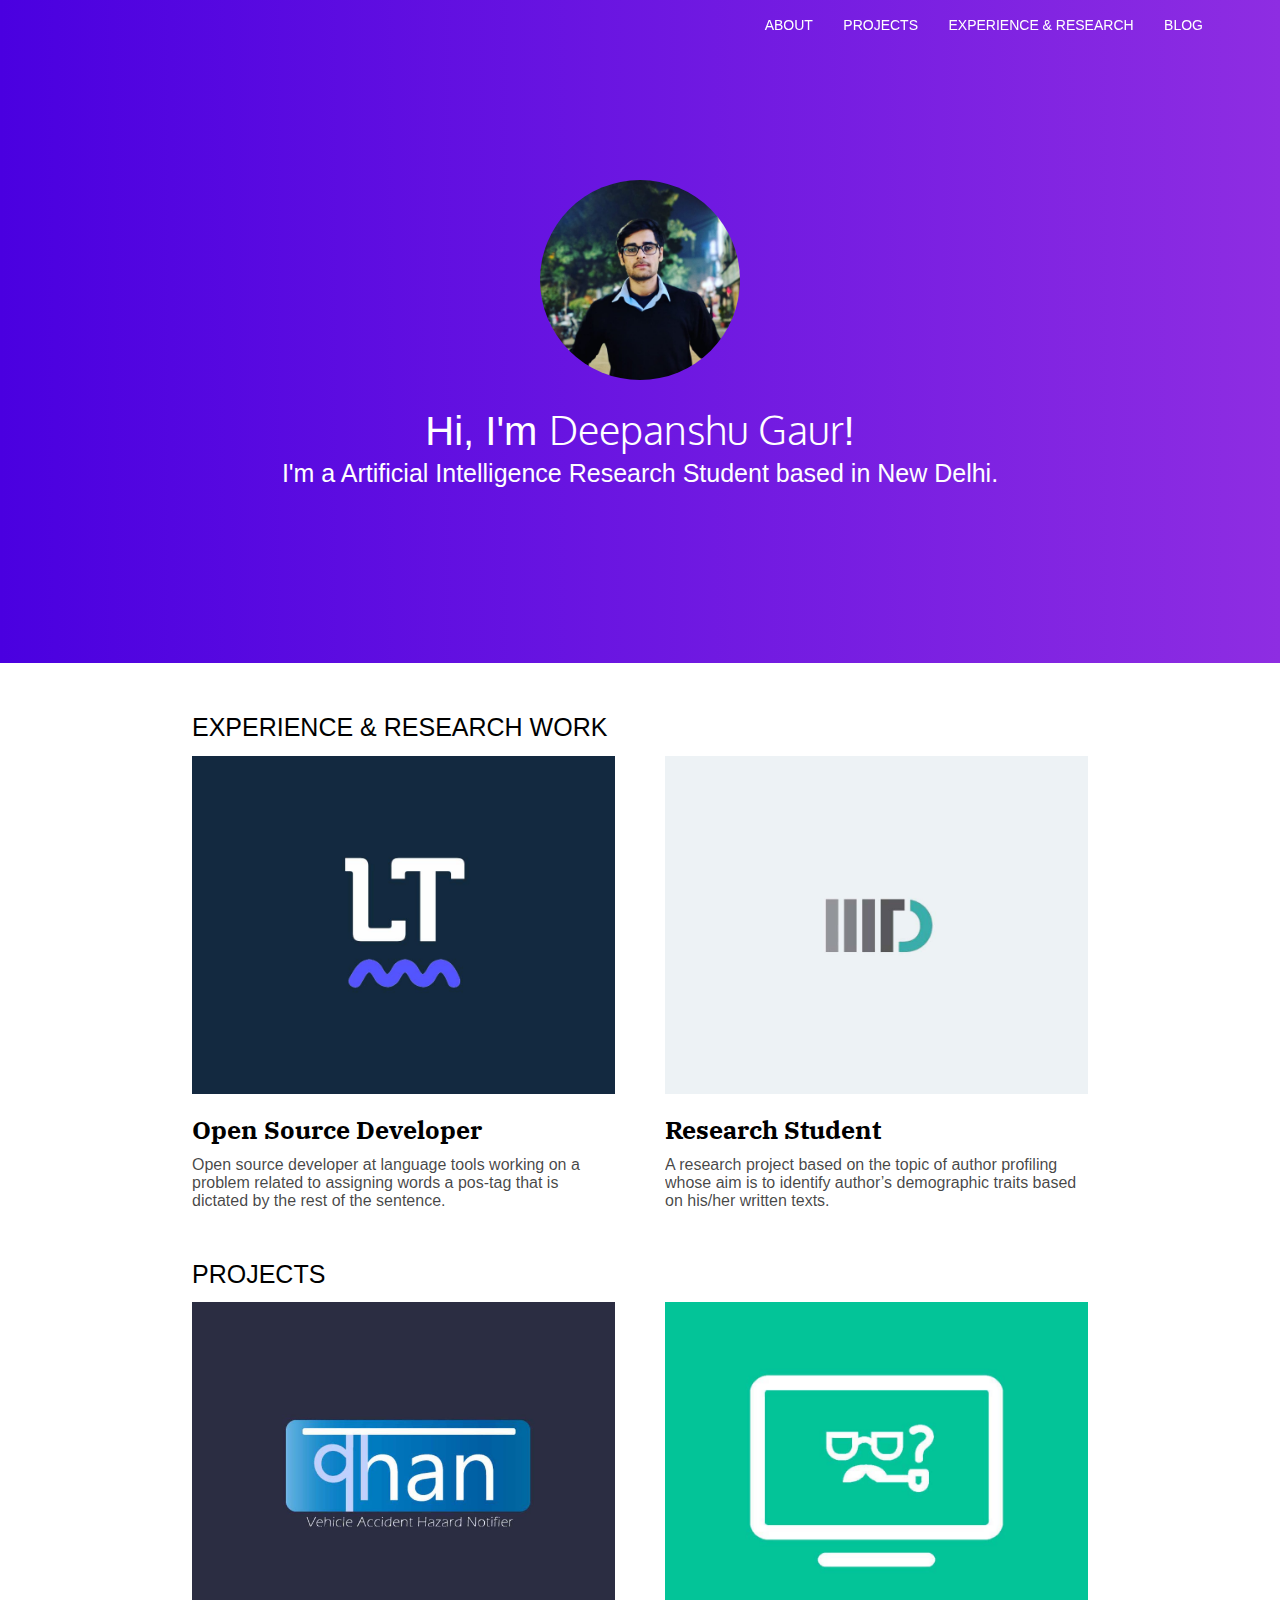
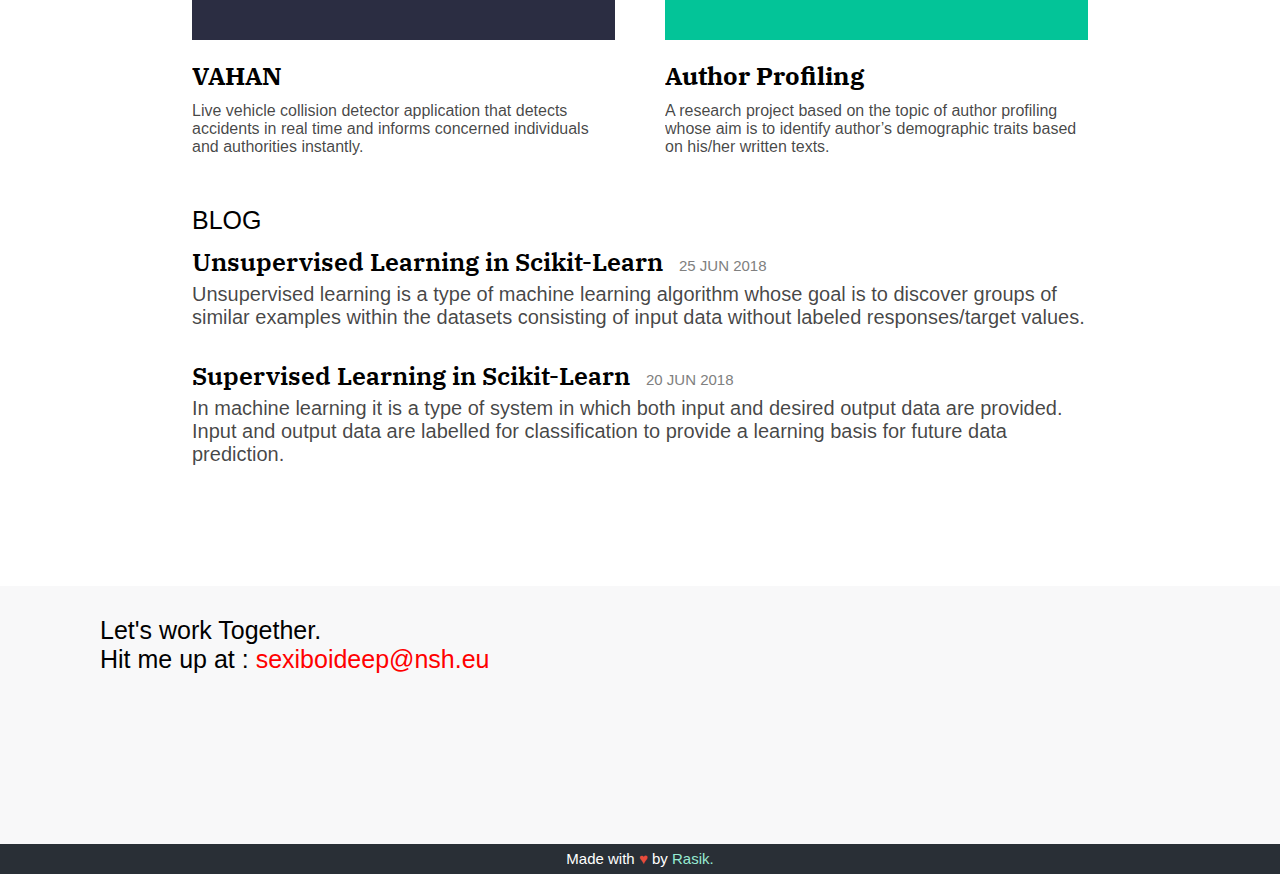
==== index.html @ 602484c3 "css updated & imgs changed" ====
<!DOCTYPE html>
<html lang="en" dir="ltr">
   <head>
      <meta charset="utf-8">
      <meta name="viewport" content="width=device-width, initial-scale=1">
      <link rel="shortcut icon" href="./imgs/favicon.png">
      <title>Deepanshu Gaur </title>
      <link rel="stylesheet" href="./css/index.css">
      <link rel="stylesheet" href="https://use.fontawesome.com/releases/v5.2.0/css/all.css" integrity="sha384-hWVjflwFxL6sNzntih27bfxkr27PmbbK/iSvJ+a4+0owXq79v+lsFkW54bOGbiDQ" crossorigin="anonymous">
      <style>
         .xp_one{
            background: url('./imgs/exp&research/lt_A2.jpg');

            background-size: contain;
            background-position: center;
            background-repeat: no-repeat;
         }
         .xp_two{
            background: url('./imgs/exp&research/iiitd2.jpg');

            background-size: contain;
            background-position: center;
            background-repeat: no-repeat;
         }
         .project_two{
            background: url('./imgs/projects/con3.jpg');
            background-size: contain;
            background-position: center;
            background-repeat: no-repeat;
         }
         .project_one{
            background: url('./imgs/projects/vahan3.jpg');
            background-size: contain;
            background-position: center;
            background-repeat: no-repeat;
         }
      </style>
   </head>
   <body>
      <div class="container">
            <nav>
               <ul>
                  <a href="./about/"><li>ABOUT</li></a>
                  <a href="./projects/"><li>PROJECTS</li></a>
                  <a href="./research/"><li>EXPERIENCE & RESEARCH </li></a>
                  <a href="https://medium.com/@deepanshugaur1998"><li>BLOG</li></a>
               </ul>
            </nav>
            <div class="section-1">
               <img src="./imgs/profile.jpeg" alt="">
               <h1>Hi, I'm <span>Deepanshu Gaur</span>!</h1>
               <h2>I'm a Artificial Intelligence Research Student based in New Delhi.</h2>
               <div class="social-media">
                  <a href="https://medium.com/@deepanshugaur1998" target="_blank"><i class="fab fa-medium"></i></a>
                  <a href="https://www.linkedin.com/in/deepanshu-g-37a42899/" target="_blank"><i class="fab fa-linkedin-in"></i></a>
                  <a href="https://github.com/deepanshugaur98" target="_blank"><i class="fab fa-github"></i></a>
                  <a href="#"><i class="far fa-file-pdf"></i></a>
               </div>
            </div>
            <div class="wrapper">
            <section class="section-2">
               <h2>EXPERIENCE & RESEARCH WORK</h2>
               <div class="work">
                  <a href="#">
                  <div class="img-1 xp_one">
                  </div>
                  <h3>Open Source Developer</h3>
                  <p> Open source developer at language tools working on a problem related to assigning words a pos-tag that is dictated by the rest of the sentence.</p>
                  </a>
               </div>
               <div class="work">
                  <a href="#">
                  <div class="img-1 xp_two">
                  </div>
                  <h3>Research Student</h3>
                  <p>A research project based on the topic of author profiling whose aim is to identify author’s demographic traits based on his/her written texts.</p>
                  </a>
               </div>
         </section>
         <section class="section-3">
            <h2>PROJECTS</h2>
            <div class="work">
               <a href="#">
               <div class="img-1 project_one">
               </div>
               <h3>VAHAN</h3>
               <p>Live vehicle collision detector application that detects accidents in real time and informs concerned individuals and authorities instantly.</p>
               </a>
            </div>
            <div class="work">
               <a href="#">
               <div class="img-1 project_two">
               </div>
               <h3>Author Profiling</h3>
               <p>A research project based on the topic of author profiling whose aim is to identify author’s demographic traits based on his/her written texts.</p>
               </a>
            </div>
      </section>
      <section class="blog">
         <h2>BLOG</h2>
            <a class="blog" href="https://medium.com/@deepanshugaur1998/scikit-learn-beginners-part-3-6fb05798acb1">
               <h3>Unsupervised Learning in Scikit-Learn <span> 25 JUN 2018</span></h3>
               <p>Unsupervised learning is a type of machine learning algorithm whose goal is to discover groups of similar examples within the datasets consisting of input data without labeled responses/target values.
               </p>
            </a>
            <a class="blog" href="https://medium.com/@deepanshugaur1998/scikit-learn-beginners-part-2-ca78a51803a8">
               <h3>Supervised Learning in Scikit-Learn <span> 20 JUN 2018</span></h3>
               <p>In machine learning it is a type of system in which both input and desired output data are provided. Input and output data are labelled for classification to provide a learning basis for future data prediction.
               </p>
            </a>
      </section>
      </div>
            <footer>
               <h4>Let's work Together.<br>Hit me up at : <a href="mailto:sexiboideep@nsh.eu">sexiboideep@nsh.eu</a></h4>
               <div class="social-media">
                  <a href="https://medium.com/@deepanshugaur1998" target="_blank"><i class="fab fa-medium"></i></a>
                  <a href="https://www.linkedin.com/in/deepanshu-g-37a42899/" target="_blank"><i class="fab fa-linkedin-in"></i></a>
                  <a href="https://github.com/deepanshugaur98" target="_blank"><i class="fab fa-github"></i></a>
                  <a href="#"><i class="far fa-file-pdf"></i></a>
               </div>
               <div class="bottom">
                  <h5> Made with <span style="color: #e74c3c">&hearts;</span> </a>by <a target="_blank" href="https://rasikraj01.github.io">Rasik.</a></h5>
               </div>
            </footer>
      </div>
   </body>
   <script
  src="https://code.jquery.com/jquery-3.3.1.min.js"
  integrity="sha256-FgpCb/KJQlLNfOu91ta32o/NMZxltwRo8QtmkMRdAu8="
  crossorigin="anonymous"></script>
   <script type="text/javascript" src="./js/scroll.js">
   </script>
</html>
---- css/index.css ----
@import url('https://fonts.googleapis.com/css?family=IBM+Plex+Serif');
@import url('https://fonts.googleapis.com/css?family=Josefin+Sans:600|Oxygen:700');
@import url('https://fonts.googleapis.com/css?family=IBM+Plex+Sans:300,400,500,600,700');

@font-face {
   name: 'proxima nova';
   src: url('../fonts/ProximaNova-Light.tff') format('truetype'),
        url('../fonts/ProximaNova-Reg.tff') format('truetype'),
        url('../fonts/ProximaNova-Blod.tff') format('truetype'),
        url('../fonts/ProximaNova-Thin.tff') format('truetype'),
        url('../fonts/ProximaNova-Sblod.tff') format('truetype'),;
}
*{
   margin: 0;
   padding: 0;
   font-family: 'proxima nova', sans-serif;
   /* font-family: 'IBM Plex Sans', sans-serif; */
   -webkit-font-smoothing: antialiased;
   overflow-x: hidden;
}
nav{
   height: 50px;
   position: fixed;
   z-index: 300;
   transition: all .5s;
   width: 100vw;
}
.scrolled{
   background: #f8f8f9;
   background: linear-gradient(to right, #4A00E030, #8E2DE230);
   background: #efe7ff;
   background: #ffffff;
   background: #f9fafb;
}
.scrolled_text{
   color: #000000;
   background: linear-gradient(to right, #4A00E0, #8E2DE2);
  -webkit-background-clip: text;
  -webkit-text-fill-color: transparent;
}
nav ul{
   line-height: 50px;
   float: right;
   margin-right: 5vw;
}
nav ul li{
   font-size: 14px;
   display: inline-block;
   padding: 0 13px;
}
nav ul a li{
   color: #ffffff;
}
.section-1{
   width: 100vw;
   padding-top: 20vh;
   text-align: center;
   color: #ffffff;
   background: linear-gradient(to right, #02aab0, #00cdac);
   background: #8E2DE2;
   background: linear-gradient(to right, #4A00E0, #8E2DE2);
   //background: linear-gradient(to left, #2B32B2, #1488CC);
}
.section-1 h1{
   font-weight: 300;
   margin-top: 20px;
   font-size: 40px;
}
.section-1 h1 span{
   font-family: 'Oxygen', sans-serif;
}
.section-1 h2 {
    font-size: 25px;
    font-weight: 200;
    padding-top: 5px;
    padding-bottom: 3vh;
}
.section-1 .social-media{
   padding-bottom: 10vh;
   padding-top: 2vh;
}

.section-1 .social-media i:hover{
   cursor: pointer;
   transform: scale(1.1);
   background: #ffffff;
   box-shadow: 0 0 1px 5px #ffffff30;
   color: #000000;
}

.section-1 img{
   width: 200px;
   border-radius: 100%;
   animation: fade 1s;
}

/*----- 80VW -----*/
.wrapper{
   width: 70vw;
   margin:auto;
}
.wrapper a{
   text-decoration: none;
   color: #000000;
}
.section-3 , .section-2{
   width: 70vw;
   margin: auto;
   display: grid;
   grid-template-columns: 1fr 1fr;
   column-gap: 50px;
}
section{
   padding-top: 50px;
}
h2{
   grid-column: 1/3;
   padding: 0px 0 10px;
   font-weight: 300;
   font-size: 25px;
}
section p{
   color: #000000bb;
}
img{
   width: 100%;
}
.img-1{
   width: 100%;
   height: 27vw;
   margin-bottom: 15px;
   background-size: cover;
}
section h3{
   font-family: 'IBM Plex Serif';
   font-size: 25px;
   padding: 0px 0 10px;
}
.blog h3{
   color: #000000;
   text-decoration: none;
   font-size: 25px;
   font-weight: 600;
   padding: 0;
   padding-bottom: 5px;
}
.blog p{
   font-size: 20px;
   padding-bottom: 30px;
}
.blog span{
   font-size: 15px;
   color: grey;
   font-weight: 300;
   padding-left: 10px;
}
footer{
   margin-top: 10vh;
   background: #292F3608;
}
footer h4{
   font-weight: 300;
   font-size: 25px;
   padding: 10px 100px;
   padding-top: 30px;
}
footer h4 a{
   color: red;
   text-decoration: none;
   transition:all .3s;
}
footer h4 a:hover{
   text-decoration: underline;
}
footer .social-media{
   font-size: 14px;
    margin: 20px 0 100px 85px;
}
footer h5{
   width: 100vw;
   font-weight: 300;
   background: #292F36;
   height: 30px;
   line-height: 30px;
   font-size: 15px;
   color: white;
   text-align: center;
}
footer h5 a{
   color: #97EAD2;
   text-decoration: none;
}
.social-media i{
   font-size:25px;
   margin: 0px 10px;
   background: #ffffff;
   width: 40px;
   height: 40px;
   line-height: 40px;
   border-radius:100%;
   color: #000;
   transition :all .2s;
   text-align: center;
}
.social-media i:hover{
   cursor: pointer;
   transform: scale(1.1);
   box-shadow: 0 0 1px 5px #08334530; // #20BF5530  #292F3630;
   color: white;
   background: #083345; //#20BF55 #292F36;
}
@-webkit-keyframes fade{
   0%{
      opacity: 0;
      transform: scale(1.3);
   }
   100%{
      opacity: 1;
      transform: scale(1);
   }
}

@media (max-width:768px){
   .section-1 h1{
      font-size: 35px;
   }
   .section-1 h2{
      font-size: 20px;
   }
   .section-1 img{
      width: 150px;
   }
   .section-3 , .section-2{
      width: 70vw;
      margin: auto;
      display: grid;
      grid-template-columns: 1fr;
   }

   h2{
      grid-column: 1/2;
   }
   .work p{
      padding-bottom: 30px;
   }
   .work .img-1{
      height: 56vw;
   }
   .blog p{
      font-size: 18px;
   }
}
@media  (max-width: 1024px) and (min-width: 800px){
   .blog p{
      font-size: 18px;
   }
   .section-1 h1{
      font-size: 35px;
   }
   .section-1 h2{
      font-size: 25px;
   }

   .section-1 img{
      width: 175px;
   }
}

@media (max-width:425px) {
   nav ul li{
      font-size: 12px;
      padding: 0 10px;
   }
   nav ul{
      width: 100%;
      float: none;
      display: flex;
      justify-content: center;
   }
   section{
      padding-top: 15px;
   }
   section:first-child{
      padding-top: 50px;
   }
   .section-1 h1{
      font-size: 25px;
   }
   .section-1 h2{
      font-size: 20px;
      padding: 10px 20px 0;
   }
   .section-1 img{
      width: 130px;
   }
   .wrapper{
      width: 75vw;
   }
   .section-3 , .section-2{
      width: 75vw;
      margin: auto;
      display: grid;
      grid-template-columns: 1fr;
   }

   h2{
      grid-column: 1/2;
      font-size: 20px;
   }

   .work h3{
      font-size: 20px;
   }
   .work p{
      padding-bottom: 30px;
   }
   .work .img-1{
      height: 250px;
   }
   .blog p{
      font-size: 16px;
   }
   .blog h3{
      font-size: 20px;
   }
   .section-1 .social-media{
      padding-top: 5vh;
   }
   .social-media i{
      font-size: 20px;
   }
   footer{
      margin-top: 5vh;
   }
   footer h4{
      font-size: 25px;
      margin: auto;
      padding-top: 30px;
   }
   footer .social-media{
      width: 60vw;
      margin: auto;
      display: flex;
      justify-content: center;
      padding-top: 20px;
      padding-bottom: 50px;
   }

   footer h4{
      margin: auto;
      padding: 0;
      text-align: center;
      padding-top: 30px;
      font-size: 20px;
   }
}
@media (max-width: 375px) {
   nav ul li{
      padding: 0 8px;
   }
   footer h4{
      margin: auto;
      padding: 0;
      text-align: center;
      padding-top: 30px;
      font-size: 20px;
   }
}

@media (max-width: 320px) {
   nav ul li{
      padding: 0 5px;
      font-size: 12px;
   }

   footer h4{
      font-size: 20px;
   }
}
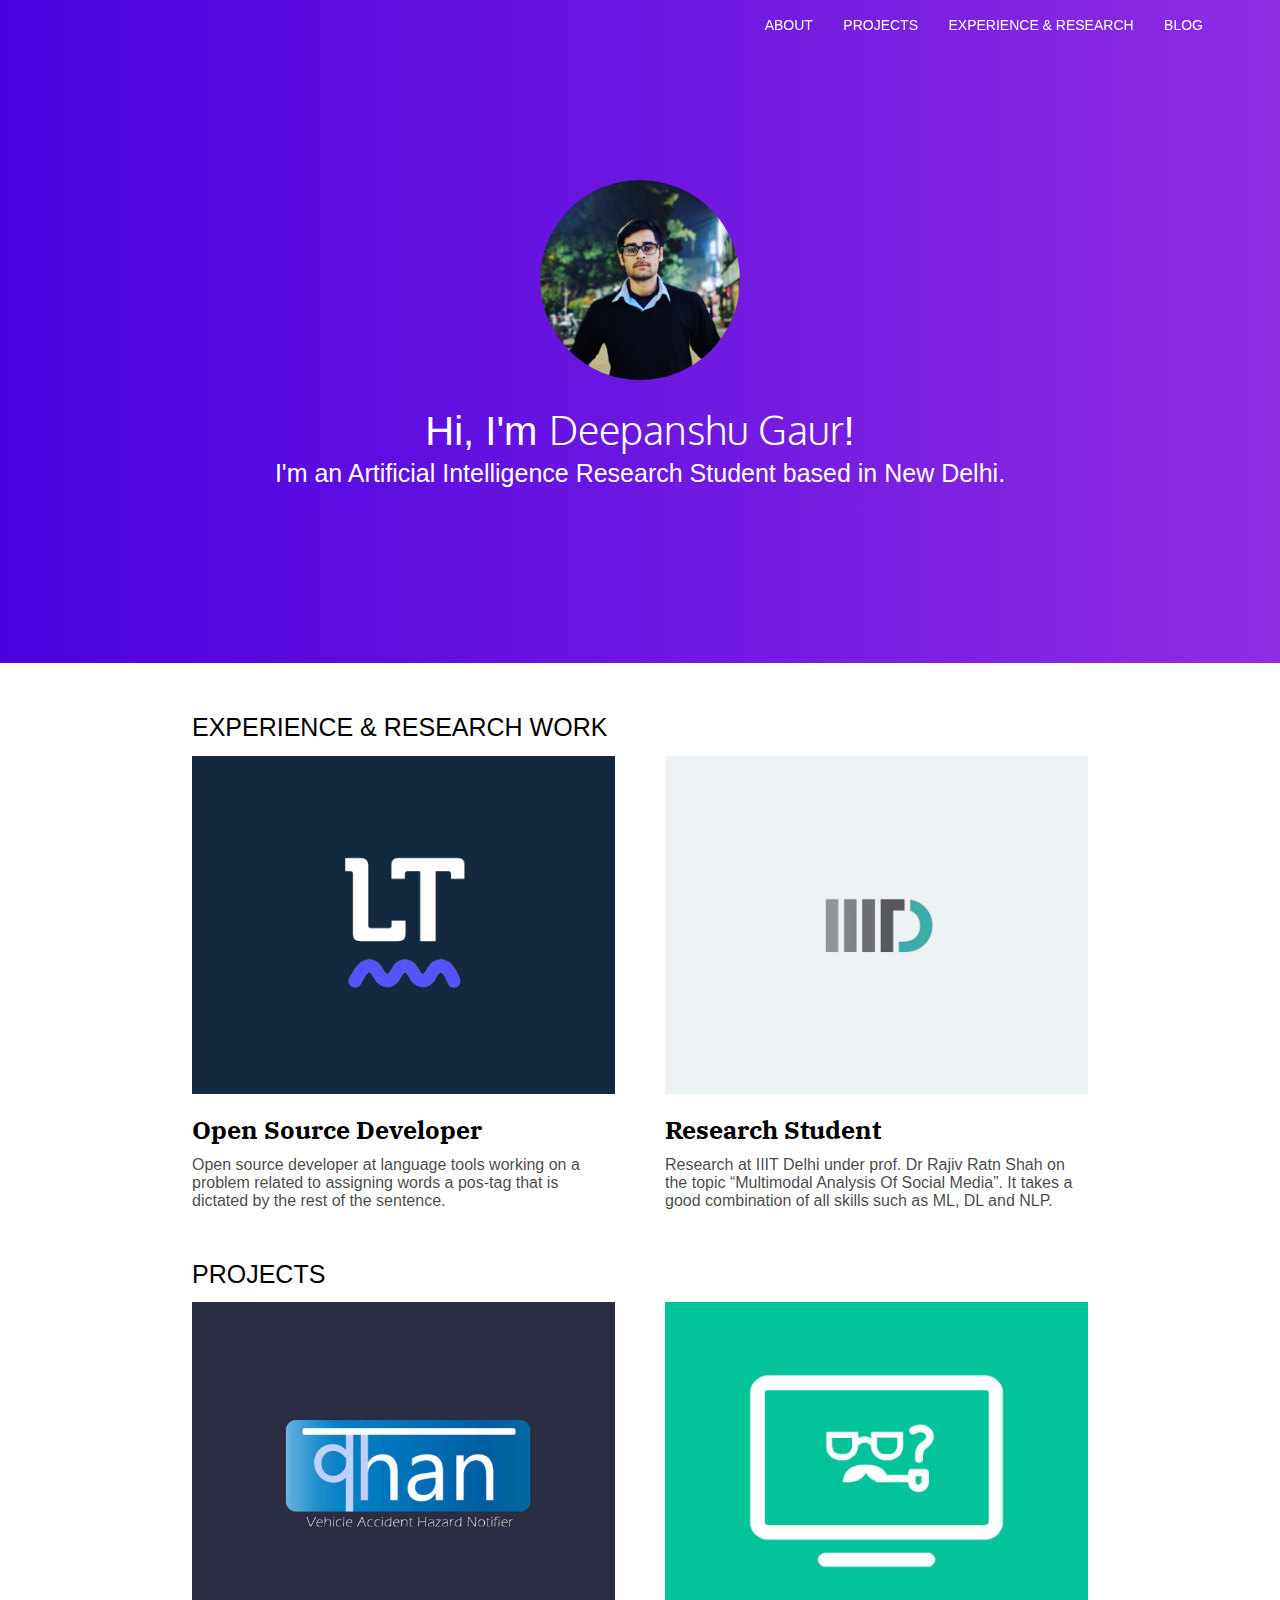
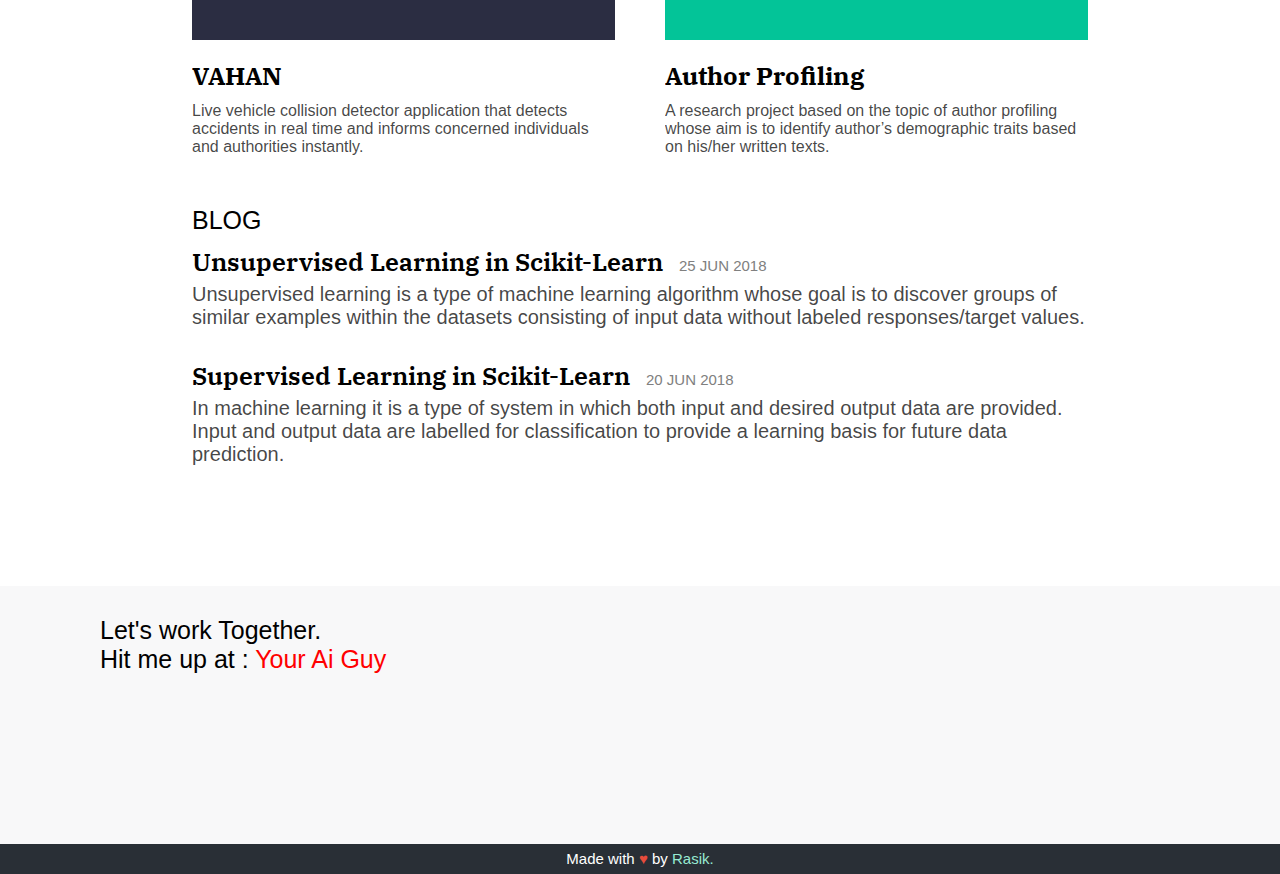
==== commit f8cc6b55: "mail update" ====
--- a/index.html
+++ b/index.html
@@ -49,7 +49,7 @@
             <div class="section-1">
                <img src="./imgs/profile.jpeg" alt="">
                <h1>Hi, I'm <span>Deepanshu Gaur</span>!</h1>
-               <h2>I'm a Artificial Intelligence Research Student based in New Delhi.</h2>
+               <h2>I'm an Artificial Intelligence Research Student based in New Delhi.</h2>
                <div class="social-media">
                   <a href="https://medium.com/@deepanshugaur1998" target="_blank"><i class="fab fa-medium"></i></a>
                   <a href="https://www.linkedin.com/in/deepanshu-g-37a42899/" target="_blank"><i class="fab fa-linkedin-in"></i></a>
@@ -73,7 +73,7 @@
                   <div class="img-1 xp_two">
                   </div>
                   <h3>Research Student</h3>
-                  <p>A research project based on the topic of author profiling whose aim is to identify author’s demographic traits based on his/her written texts.</p>
+                  <p>Research at IIIT Delhi under prof. Dr Rajiv Ratn Shah on the topic “Multimodal Analysis Of Social Media”. It takes a good combination of all skills such as ML, DL and NLP.</p>
                   </a>
                </div>
          </section>
@@ -111,7 +111,7 @@
       </section>
       </div>
             <footer>
-               <h4>Let's work Together.<br>Hit me up at : <a href="mailto:sexiboideep@nsh.eu">sexiboideep@nsh.eu</a></h4>
+               <h4>Let's work Together.<br>Hit me up at : <a href="mailto:deepanshugaur1998@gmail.com">Your Ai Guy</a></h4>
                <div class="social-media">
                   <a href="https://medium.com/@deepanshugaur1998" target="_blank"><i class="fab fa-medium"></i></a>
                   <a href="https://www.linkedin.com/in/deepanshu-g-37a42899/" target="_blank"><i class="fab fa-linkedin-in"></i></a>
--- a/css/index.css
+++ b/css/index.css
@@ -24,6 +24,7 @@
    z-index: 300;
    transition: all .5s;
    width: 100vw;
+   overflow: hidden;
 }
 .scrolled{
    background: #f8f8f9;
@@ -42,6 +43,8 @@
    line-height: 50px;
    float: right;
    margin-right: 5vw;
+   max-height: 50px;
+   overflow: hidden;
 }
 nav ul li{
    font-size: 14px;
@@ -50,6 +53,10 @@
 }
 nav ul a li{
    color: #ffffff;
+}
+nav ul a{
+   overflow: hidden;
+   max-height: 50px;
 }
 .section-1{
    width: 100vw;
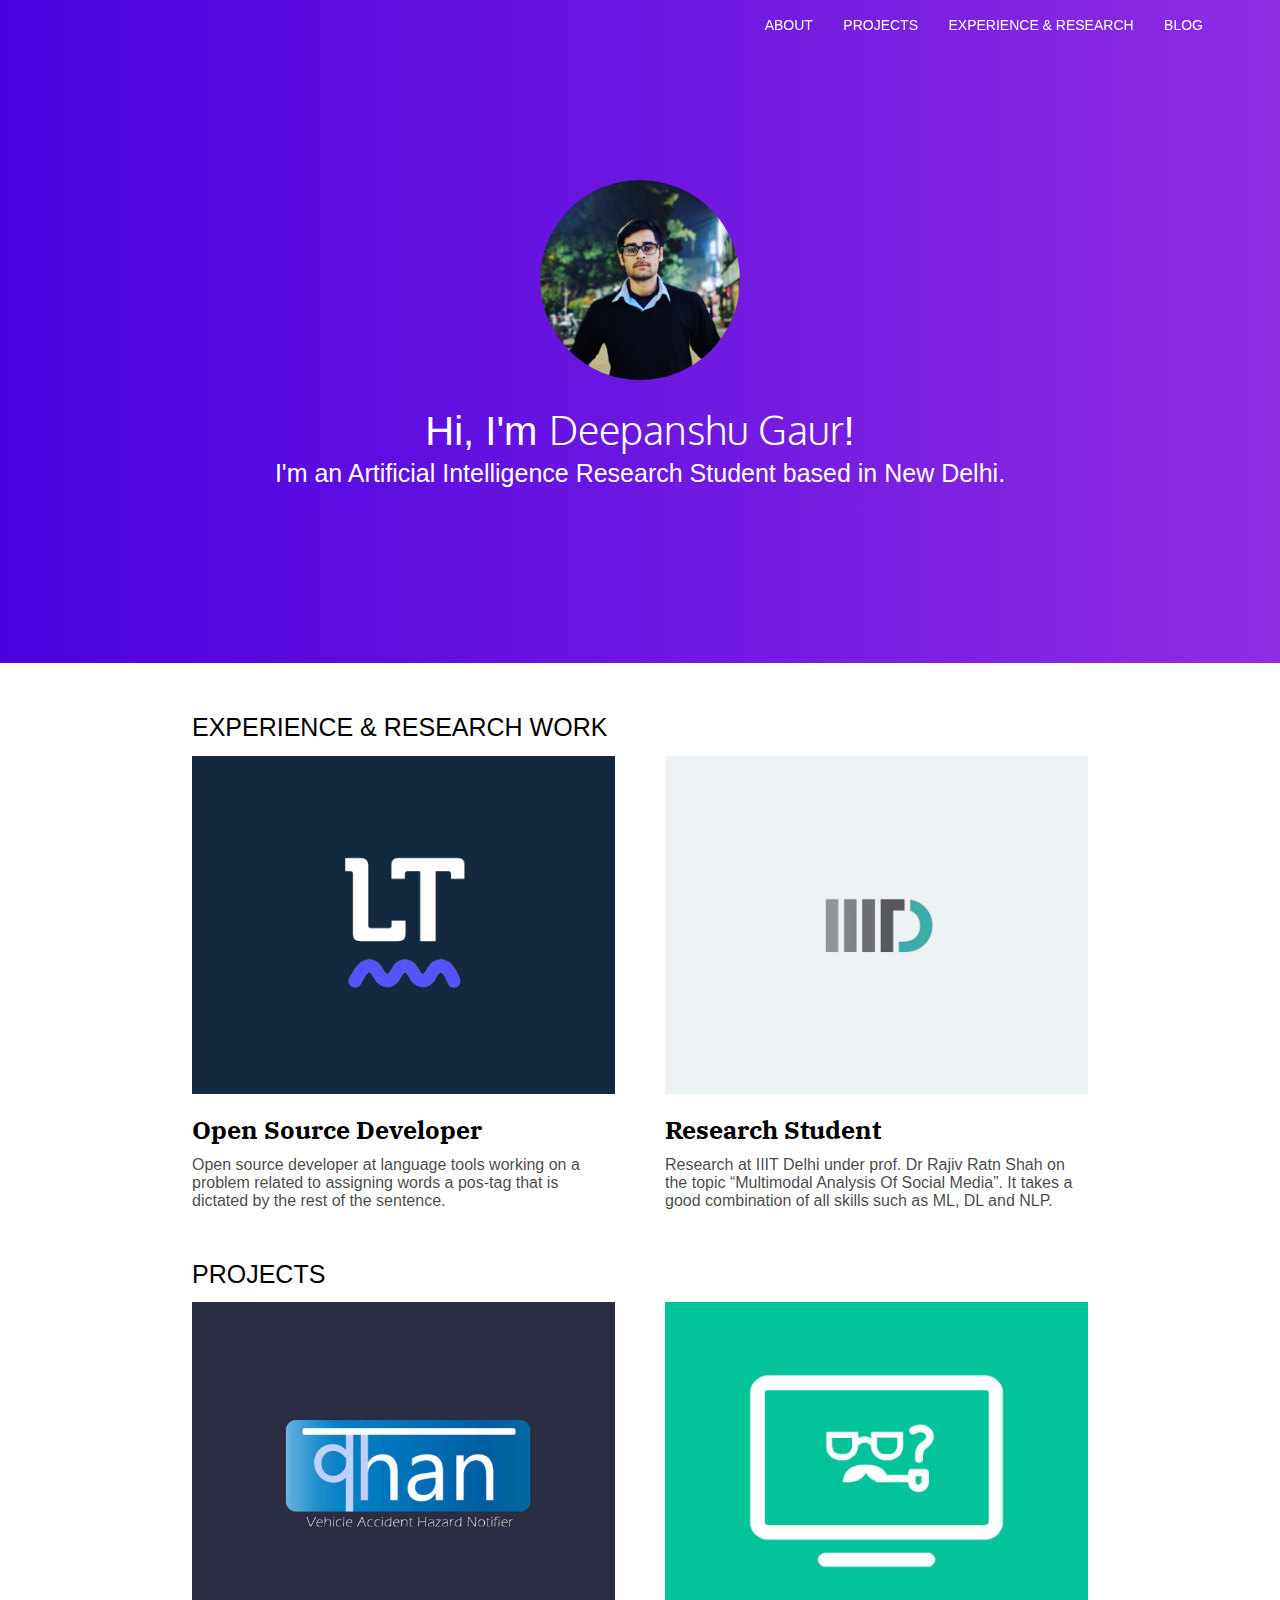
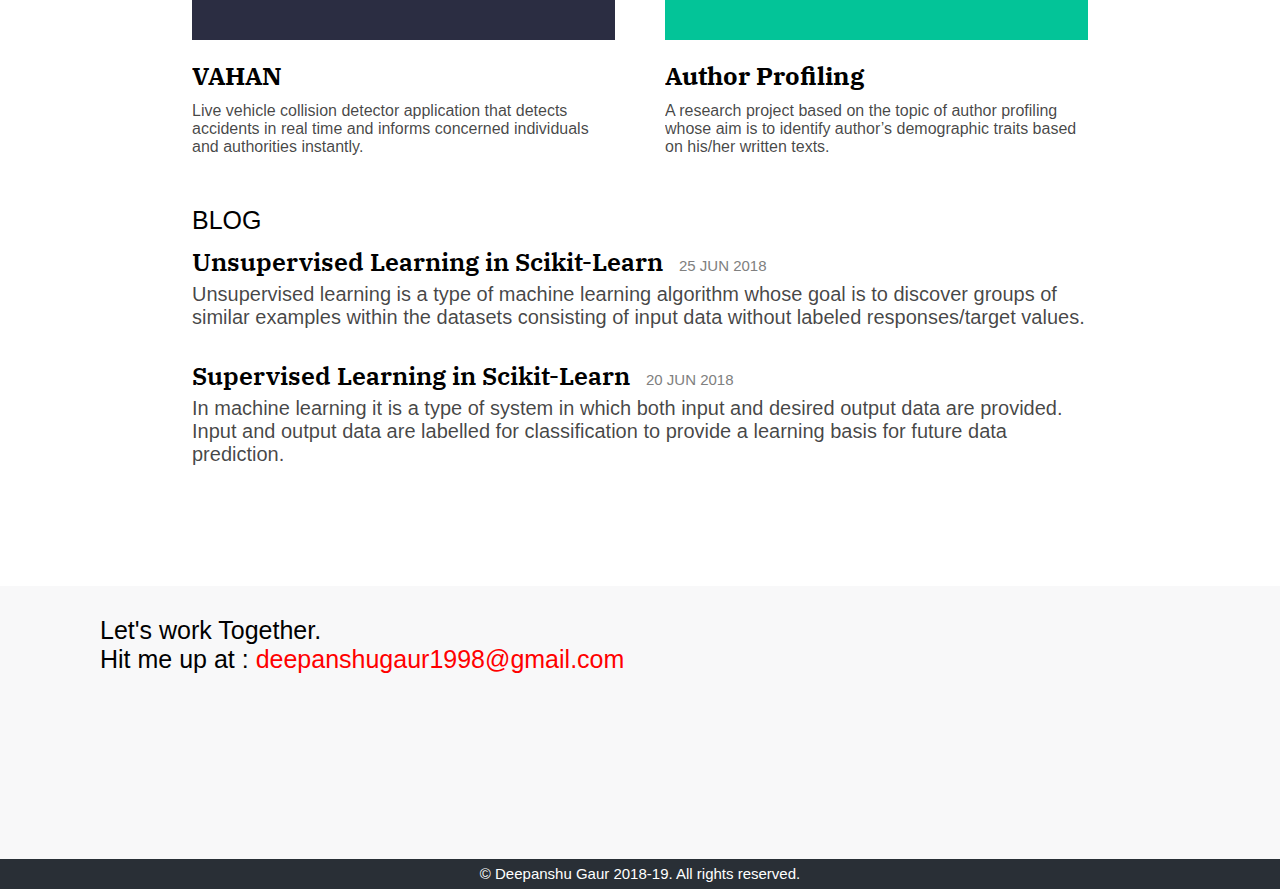
==== commit e617a58e: "footer bug fix" ====
--- a/index.html
+++ b/index.html
@@ -3,6 +3,16 @@
    <head>
       <meta charset="utf-8">
       <meta name="viewport" content="width=device-width, initial-scale=1">
+      <!-- SEO tags -->
+   	<meta name="description" content="Deepanshu Gaur is a student at MAIT, New Delhi, India.">
+   	<meta name="keywords" content="deepanshu, gaur, machine, learning, Artificial, Intelligence, tensorflow ,deep learning, openai, research, iiitd, ai, dl , ml ,computer, science, tensorflow">
+   	<meta property="og:image" content="./imgs/favicon.png">
+   	<meta property="og:title" content="Deepanshu Gaur">
+   	<meta property="url" content="https://deepanshu.me">
+   	<meta property="og:description" content="Deepanshu Gaur is a student at MAIT, New Delhi, India.">
+   	<meta name="robots" content="index, follow">
+
+
       <link rel="shortcut icon" href="./imgs/favicon.png">
       <title>Deepanshu Gaur </title>
       <link rel="stylesheet" href="./css/index.css">
@@ -111,7 +121,7 @@
       </section>
       </div>
             <footer>
-               <h4>Let's work Together.<br>Hit me up at : <a href="mailto:deepanshugaur1998@gmail.com">Your Ai Guy</a></h4>
+               <h4>Let's work Together.<br>Hit me up at : <a href="mailto:deepanshugaur1998@gmail.com">deepanshugaur1998@gmail.com</a></h4>
                <div class="social-media">
                   <a href="https://medium.com/@deepanshugaur1998" target="_blank"><i class="fab fa-medium"></i></a>
                   <a href="https://www.linkedin.com/in/deepanshu-g-37a42899/" target="_blank"><i class="fab fa-linkedin-in"></i></a>
@@ -119,7 +129,7 @@
                   <a href="#"><i class="far fa-file-pdf"></i></a>
                </div>
                <div class="bottom">
-                  <h5> Made with <span style="color: #e74c3c">&hearts;</span> </a>by <a target="_blank" href="https://rasikraj01.github.io">Rasik.</a></h5>
+                  <h5> &copy Deepanshu Gaur 2018-19. All rights reserved.</h5>
                </div>
             </footer>
       </div>
--- a/css/index.css
+++ b/css/index.css
@@ -181,7 +181,9 @@
 }
 footer .social-media{
    font-size: 14px;
-    margin: 20px 0 100px 85px;
+   margin: 15px 0 100px 85px;
+   height: 50px;
+   padding-top: 10px;
 }
 footer h5{
    width: 100vw;
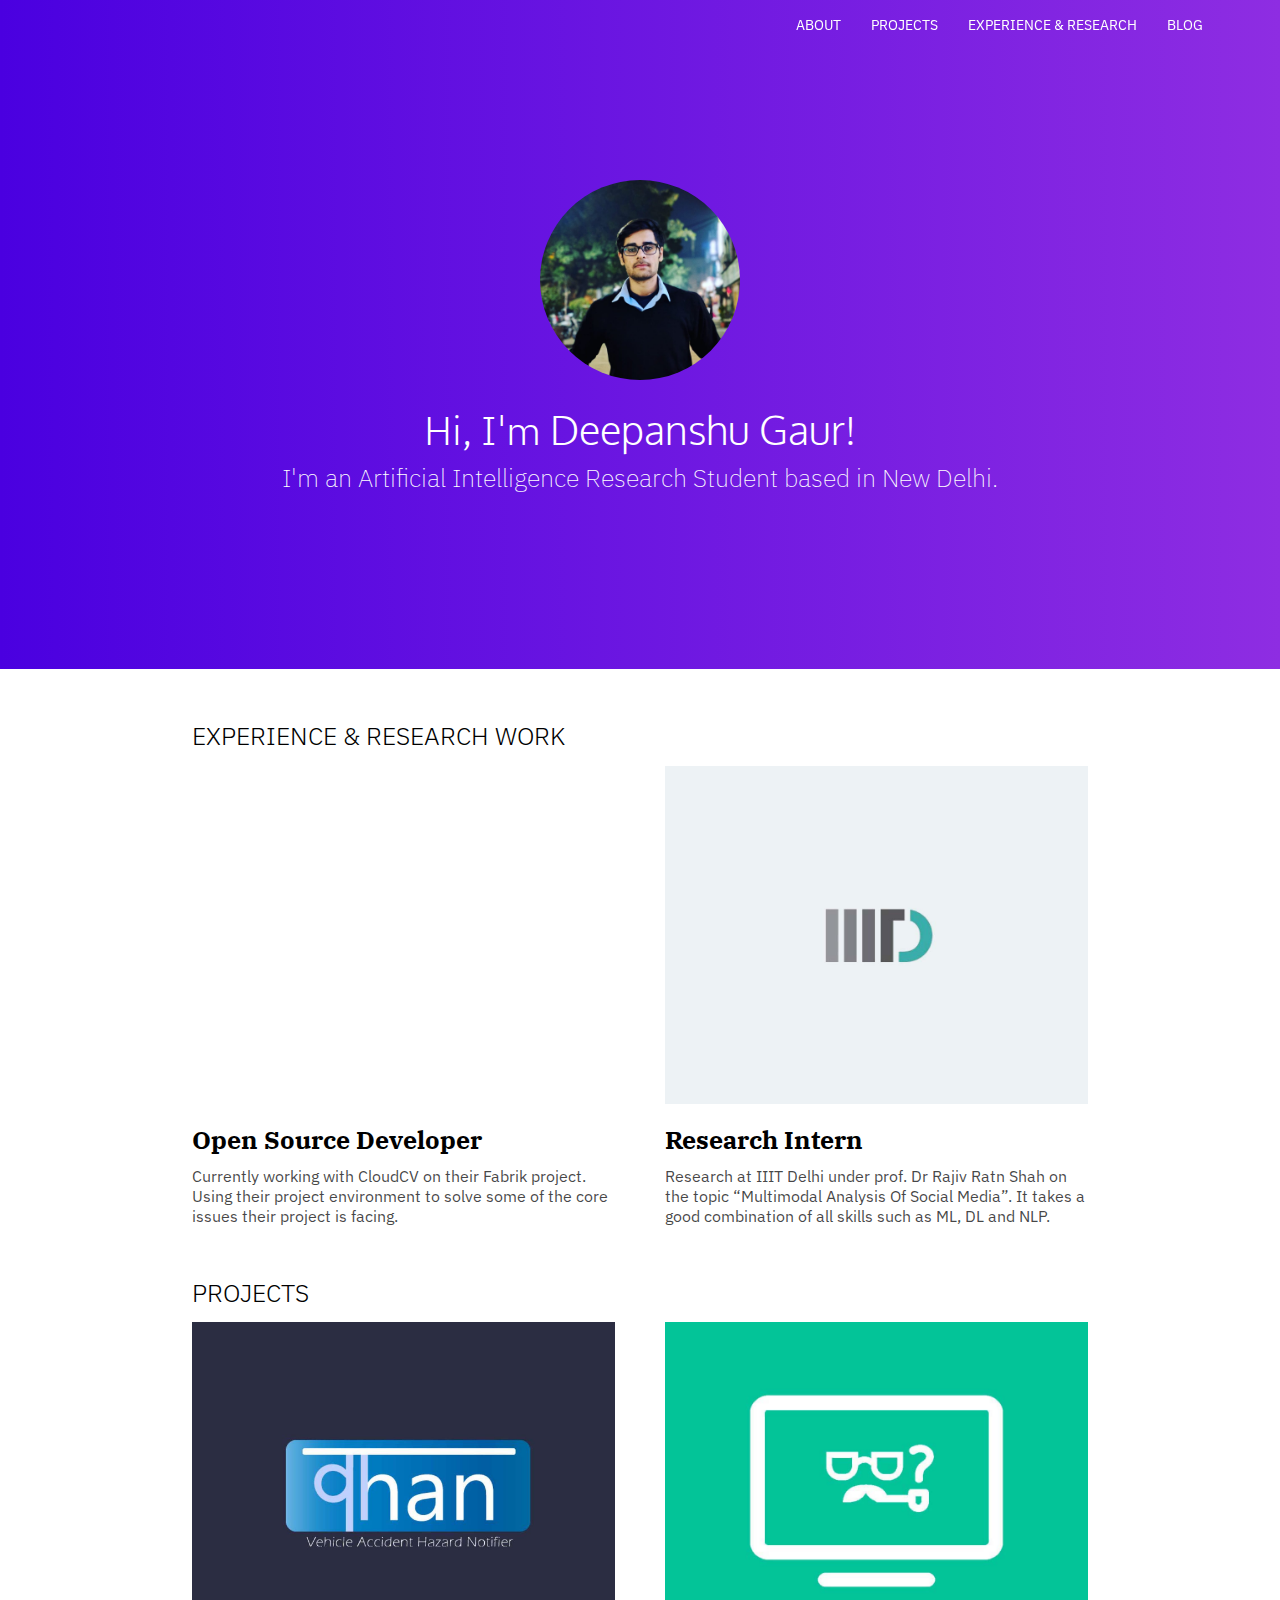
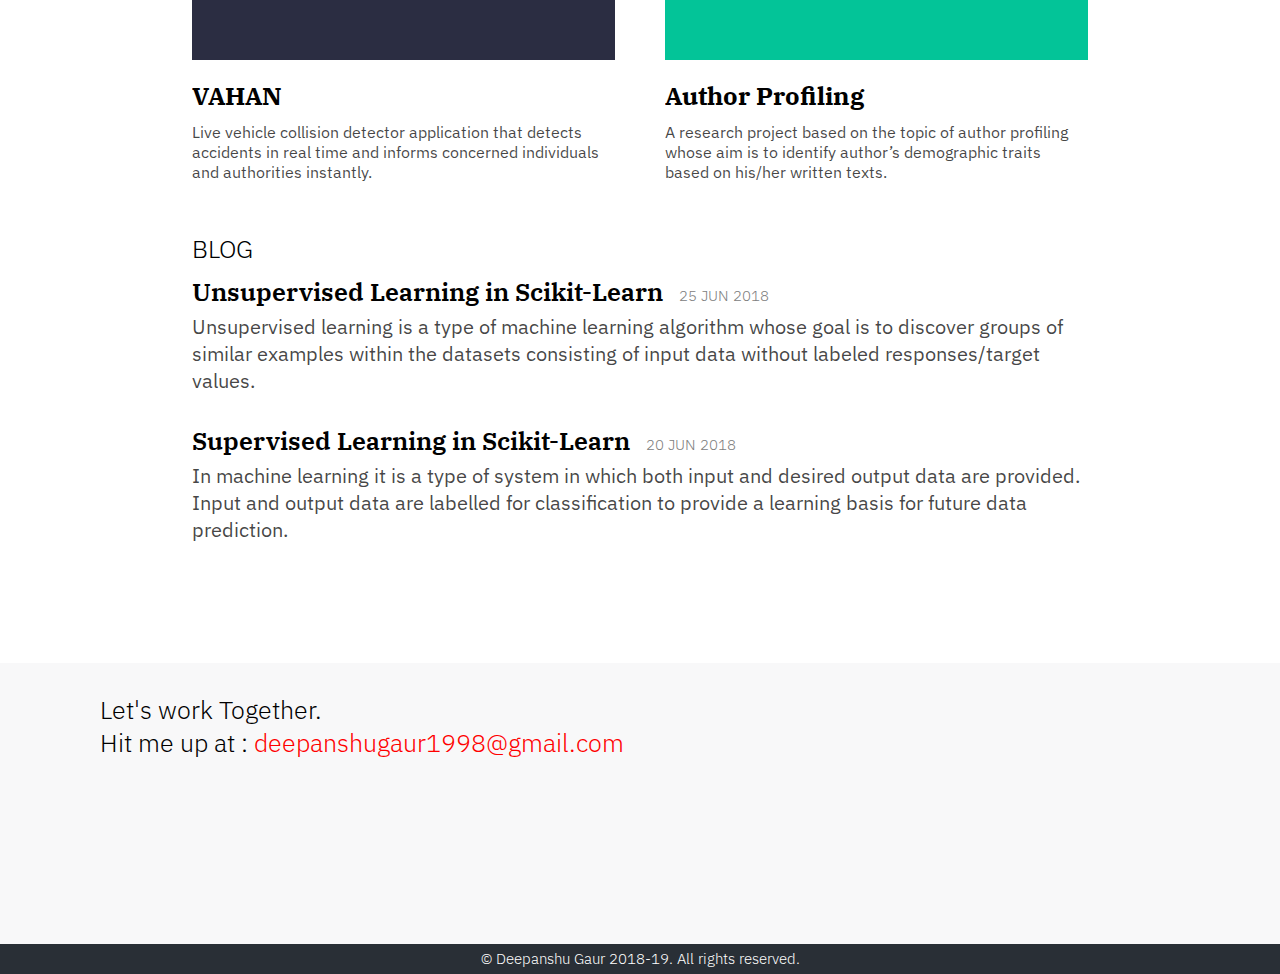
==== commit 492d8249: "about section update and added resume" ====
--- a/index.html
+++ b/index.html
@@ -19,7 +19,7 @@
       <link rel="stylesheet" href="https://use.fontawesome.com/releases/v5.2.0/css/all.css" integrity="sha384-hWVjflwFxL6sNzntih27bfxkr27PmbbK/iSvJ+a4+0owXq79v+lsFkW54bOGbiDQ" crossorigin="anonymous">
       <style>
          .xp_one{
-            background: url('./imgs/exp&research/lt_A2.jpg');
+            background: url('./imgs/exp&research/cloudcv.png');
 
             background-size: contain;
             background-position: center;
@@ -52,7 +52,7 @@
                <ul>
                   <a href="./about/"><li>ABOUT</li></a>
                   <a href="./projects/"><li>PROJECTS</li></a>
-                  <a href="./research/"><li>EXPERIENCE & RESEARCH </li></a>
+                  <a href="./experience/"><li>EXPERIENCE & RESEARCH </li></a>
                   <a href="https://medium.com/@deepanshugaur1998"><li>BLOG</li></a>
                </ul>
             </nav>
@@ -64,25 +64,25 @@
                   <a href="https://medium.com/@deepanshugaur1998" target="_blank"><i class="fab fa-medium"></i></a>
                   <a href="https://www.linkedin.com/in/deepanshu-g-37a42899/" target="_blank"><i class="fab fa-linkedin-in"></i></a>
                   <a href="https://github.com/deepanshugaur98" target="_blank"><i class="fab fa-github"></i></a>
-                  <a href="#"><i class="far fa-file-pdf"></i></a>
+                  <a href="./about/MY-RESUME.pdf"><i class="far fa-file-pdf"></i></a>
                </div>
             </div>
             <div class="wrapper">
             <section class="section-2">
                <h2>EXPERIENCE & RESEARCH WORK</h2>
                <div class="work">
-                  <a href="#">
+                  <a href="./experience/cloudcv/">
                   <div class="img-1 xp_one">
                   </div>
                   <h3>Open Source Developer</h3>
-                  <p> Open source developer at language tools working on a problem related to assigning words a pos-tag that is dictated by the rest of the sentence.</p>
+                  <p> Currently working with CloudCV on their Fabrik project. Using their project environment to solve some of the core issues their project is facing.</p>
                   </a>
                </div>
                <div class="work">
-                  <a href="#">
+                  <a href="./experience/iiitDelhi/index.html">
                   <div class="img-1 xp_two">
                   </div>
-                  <h3>Research Student</h3>
+                  <h3>Research Intern</h3>
                   <p>Research at IIIT Delhi under prof. Dr Rajiv Ratn Shah on the topic “Multimodal Analysis Of Social Media”. It takes a good combination of all skills such as ML, DL and NLP.</p>
                   </a>
                </div>
@@ -126,7 +126,7 @@
                   <a href="https://medium.com/@deepanshugaur1998" target="_blank"><i class="fab fa-medium"></i></a>
                   <a href="https://www.linkedin.com/in/deepanshu-g-37a42899/" target="_blank"><i class="fab fa-linkedin-in"></i></a>
                   <a href="https://github.com/deepanshugaur98" target="_blank"><i class="fab fa-github"></i></a>
-                  <a href="#"><i class="far fa-file-pdf"></i></a>
+                  <a href="./about/MY-RESUME.pdf"><i class="far fa-file-pdf"></i></a>
                </div>
                <div class="bottom">
                   <h5> &copy Deepanshu Gaur 2018-19. All rights reserved.</h5>
--- a/css/index.css
+++ b/css/index.css
@@ -2,19 +2,19 @@
 @import url('https://fonts.googleapis.com/css?family=Josefin+Sans:600|Oxygen:700');
 @import url('https://fonts.googleapis.com/css?family=IBM+Plex+Sans:300,400,500,600,700');
 
-@font-face {
+/* @font-face {
    name: 'proxima nova';
    src: url('../fonts/ProximaNova-Light.tff') format('truetype'),
         url('../fonts/ProximaNova-Reg.tff') format('truetype'),
         url('../fonts/ProximaNova-Blod.tff') format('truetype'),
         url('../fonts/ProximaNova-Thin.tff') format('truetype'),
         url('../fonts/ProximaNova-Sblod.tff') format('truetype'),;
-}
+} */
 *{
    margin: 0;
    padding: 0;
-   font-family: 'proxima nova', sans-serif;
-   /* font-family: 'IBM Plex Sans', sans-serif; */
+   /* font-family: 'proxima nova', sans-serif; */
+   font-family: 'IBM Plex Sans', sans-serif;
    -webkit-font-smoothing: antialiased;
    overflow-x: hidden;
 }
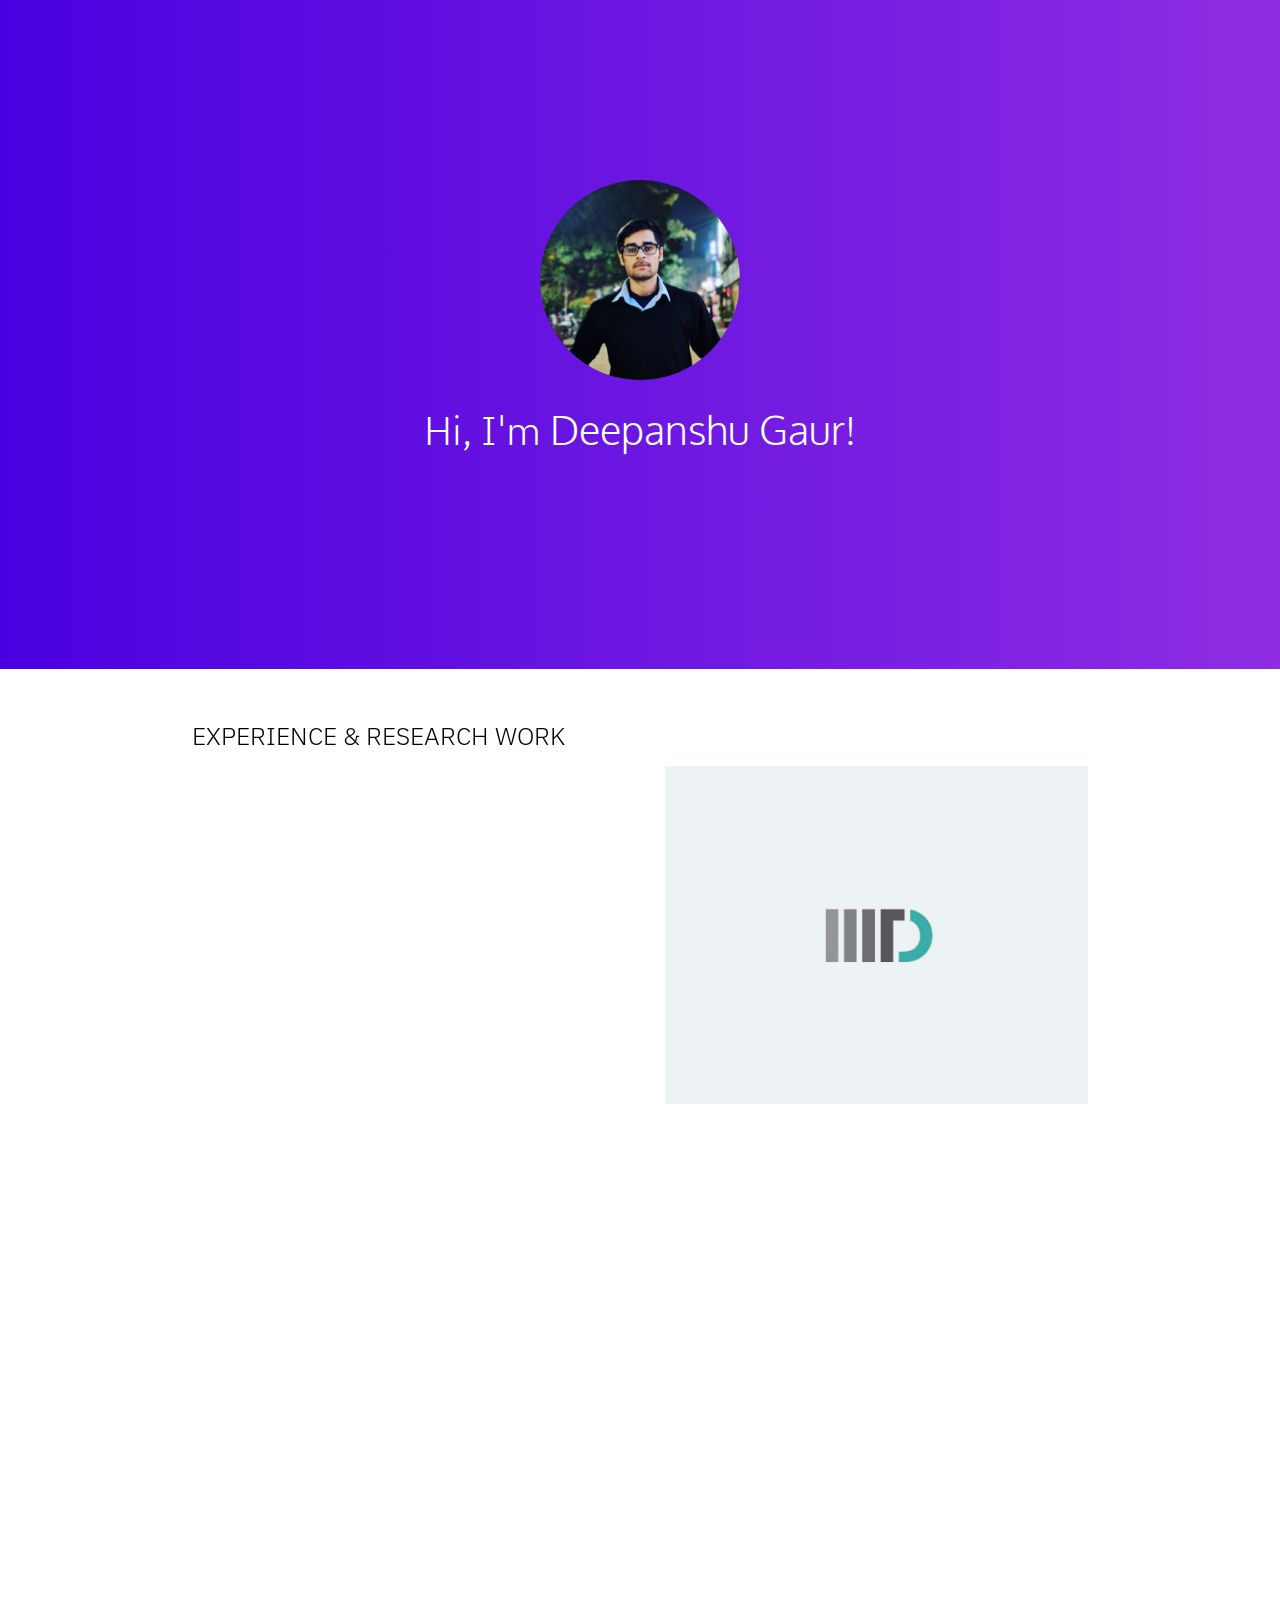
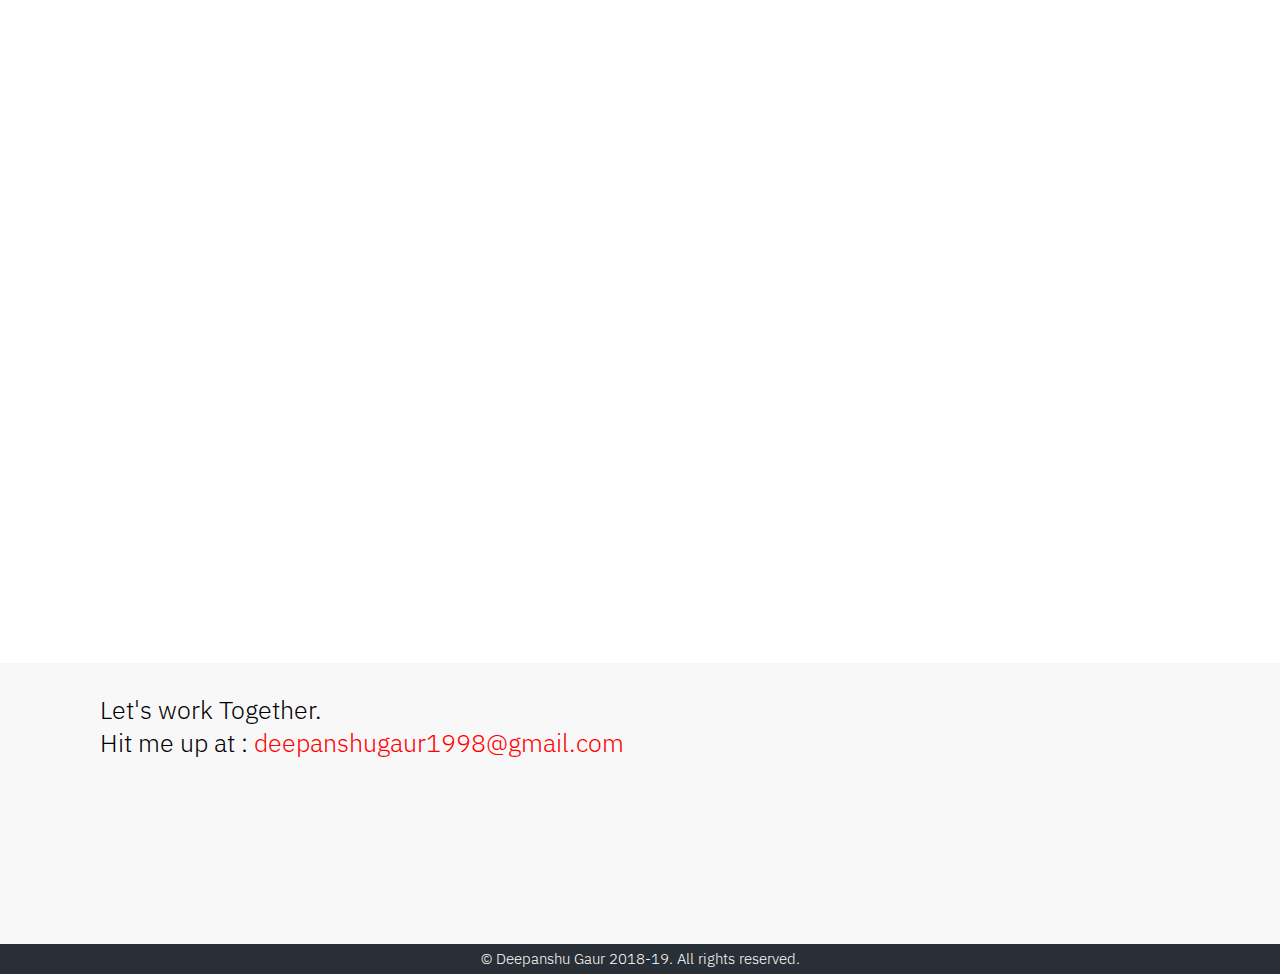
==== commit 92bdc502: "animations" ====
--- a/index.html
+++ b/index.html
@@ -4,8 +4,8 @@
       <meta charset="utf-8">
       <meta name="viewport" content="width=device-width, initial-scale=1">
       <!-- SEO tags -->
-   	<meta name="description" content="Deepanshu Gaur is a student at MAIT, New Delhi, India.">
-   	<meta name="keywords" content="deepanshu, gaur, machine, learning, Artificial, Intelligence, tensorflow ,deep learning, openai, research, iiitd, ai, dl , ml ,computer, science, tensorflow">
+   	<meta name="description" content="Deepanshu Gaur is a student at MAIT, New Delhi, India.He is a third-year BTech (computer science) student. Currently, a research <b>intern at IIIT Delhi</b> and an AI head at International Organization Of Software Developers(IOSD).">
+   	<meta name="keywords" content="deepanshu, gaur, machine learning, artificial Intelligence , MAIT , computer science , ml, student, delhi,  ,machine, learning, Artificial, Intelligence, tensorflow ,deep learning, openai, research, iiitd, ai, dl , ml ,computer, science, tensorflow">
    	<meta property="og:image" content="./imgs/favicon.png">
    	<meta property="og:title" content="Deepanshu Gaur">
    	<meta property="url" content="https://deepanshu.me">
@@ -17,6 +17,7 @@
       <title>Deepanshu Gaur </title>
       <link rel="stylesheet" href="./css/index.css">
       <link rel="stylesheet" href="https://use.fontawesome.com/releases/v5.2.0/css/all.css" integrity="sha384-hWVjflwFxL6sNzntih27bfxkr27PmbbK/iSvJ+a4+0owXq79v+lsFkW54bOGbiDQ" crossorigin="anonymous">
+      <link href="https://unpkg.com/aos@2.3.1/dist/aos.css" rel="stylesheet">
       <style>
          .xp_one{
             background: url('./imgs/exp&research/cloudcv.png');
@@ -64,58 +65,58 @@
                   <a href="https://medium.com/@deepanshugaur1998" target="_blank"><i class="fab fa-medium"></i></a>
                   <a href="https://www.linkedin.com/in/deepanshu-g-37a42899/" target="_blank"><i class="fab fa-linkedin-in"></i></a>
                   <a href="https://github.com/deepanshugaur98" target="_blank"><i class="fab fa-github"></i></a>
-                  <a href="./about/MY-RESUME.pdf"><i class="far fa-file-pdf"></i></a>
+                  <a href="./about/MY-RESUME.pdf" target="_blank"><i class="far fa-file-pdf"></i></a>
                </div>
             </div>
             <div class="wrapper">
             <section class="section-2">
-               <h2>EXPERIENCE & RESEARCH WORK</h2>
+               <h2 data-aos="fade-down">EXPERIENCE & RESEARCH WORK</h2>
                <div class="work">
                   <a href="./experience/cloudcv/">
-                  <div class="img-1 xp_one">
+                  <div class="img-1 xp_one" data-aos="zoom-in">
                   </div>
-                  <h3>Open Source Developer</h3>
-                  <p> Currently working with CloudCV on their Fabrik project. Using their project environment to solve some of the core issues their project is facing.</p>
+                  <h3 data-aos="fade-down">Open Source Developer</h3>
+                  <p data-aos="fade-down"> Currently working with CloudCV on their Fabrik project. Using their project environment to solve some of the core issues their project is facing.</p>
                   </a>
                </div>
                <div class="work">
                   <a href="./experience/iiitDelhi/index.html">
-                  <div class="img-1 xp_two">
+                  <div class="img-1 xp_two" data-aos="zoom-in">
                   </div>
-                  <h3>Research Intern</h3>
-                  <p>Research at IIIT Delhi under prof. Dr Rajiv Ratn Shah on the topic “Multimodal Analysis Of Social Media”. It takes a good combination of all skills such as ML, DL and NLP.</p>
+                  <h3 data-aos="fade-down">Research Intern</h3>
+                  <p data-aos="fade-down">Research at IIIT Delhi under prof. Dr Rajiv Ratn Shah on the topic “Multimodal Analysis Of Social Media”. It takes a good combination of all skills such as ML, DL and NLP.</p>
                   </a>
                </div>
          </section>
          <section class="section-3">
-            <h2>PROJECTS</h2>
+            <h2 data-aos="fade-down">PROJECTS</h2>
             <div class="work">
                <a href="#">
-               <div class="img-1 project_one">
+               <div data-aos="zoom-in" class="img-1 project_one">
                </div>
-               <h3>VAHAN</h3>
-               <p>Live vehicle collision detector application that detects accidents in real time and informs concerned individuals and authorities instantly.</p>
+               <h3 data-aos="fade-down">VAHAN</h3>
+               <p data-aos="fade-down">Live vehicle collision detector application that detects accidents in real time and informs concerned individuals and authorities instantly.</p>
                </a>
             </div>
             <div class="work">
                <a href="#">
-               <div class="img-1 project_two">
+               <div data-aos="zoom-in" class="img-1 project_two">
                </div>
-               <h3>Author Profiling</h3>
-               <p>A research project based on the topic of author profiling whose aim is to identify author’s demographic traits based on his/her written texts.</p>
+               <h3 data-aos="fade-down">Author Profiling</h3>
+               <p data-aos="fade-down">A research project based on the topic of author profiling whose aim is to identify author’s demographic traits based on his/her written texts.</p>
                </a>
             </div>
       </section>
       <section class="blog">
-         <h2>BLOG</h2>
-            <a class="blog" href="https://medium.com/@deepanshugaur1998/scikit-learn-beginners-part-3-6fb05798acb1">
-               <h3>Unsupervised Learning in Scikit-Learn <span> 25 JUN 2018</span></h3>
-               <p>Unsupervised learning is a type of machine learning algorithm whose goal is to discover groups of similar examples within the datasets consisting of input data without labeled responses/target values.
+         <h2 data-aos="fade-down">BLOG</h2>
+            <a class="blog" href="https://medium.com/@deepanshugaur1998/scikit-learn-beginners-part-3-6fb05798acb1" >
+               <h3 data-aos="fade-down">Unsupervised Learning in Scikit-Learn <span> 25 JUN 2018</span></h3>
+               <p data-aos="fade-down">Unsupervised learning is a type of machine learning algorithm whose goal is to discover groups of similar examples within the datasets consisting of input data without labeled responses/target values.
                </p>
             </a>
-            <a class="blog" href="https://medium.com/@deepanshugaur1998/scikit-learn-beginners-part-2-ca78a51803a8">
-               <h3>Supervised Learning in Scikit-Learn <span> 20 JUN 2018</span></h3>
-               <p>In machine learning it is a type of system in which both input and desired output data are provided. Input and output data are labelled for classification to provide a learning basis for future data prediction.
+            <a class="blog" href="https://medium.com/@deepanshugaur1998/scikit-learn-beginners-part-2-ca78a51803a8" >
+               <h3 data-aos="fade-down">Supervised Learning in Scikit-Learn <span> 20 JUN 2018</span></h3>
+               <p data-aos="fade-down">In machine learning it is a type of system in which both input and desired output data are provided. Input and output data are labelled for classification to provide a learning basis for future data prediction.
                </p>
             </a>
       </section>
@@ -126,7 +127,7 @@
                   <a href="https://medium.com/@deepanshugaur1998" target="_blank"><i class="fab fa-medium"></i></a>
                   <a href="https://www.linkedin.com/in/deepanshu-g-37a42899/" target="_blank"><i class="fab fa-linkedin-in"></i></a>
                   <a href="https://github.com/deepanshugaur98" target="_blank"><i class="fab fa-github"></i></a>
-                  <a href="./about/MY-RESUME.pdf"><i class="far fa-file-pdf"></i></a>
+                  <a href="./about/MY-RESUME.pdf" target="_blank"><i class="far fa-file-pdf"></i></a>
                </div>
                <div class="bottom">
                   <h5> &copy Deepanshu Gaur 2018-19. All rights reserved.</h5>
@@ -140,4 +141,23 @@
   crossorigin="anonymous"></script>
    <script type="text/javascript" src="./js/scroll.js">
    </script>
+   <script src="https://unpkg.com/aos@2.3.1/dist/aos.js"></script>
+   <script>
+  AOS.init();
+  AOS.init({
+  disable: false,
+  startEvent: 'DOMContentLoaded',
+  initClassName: 'aos-init',
+  animatedClassName: 'aos-animate',
+  useClassNames: false,
+  // Settings that can be overriden on per-element basis, by `data-aos-*` attributes:
+  offset: 60, // offset (in px) from the original trigger point
+  delay: 0, // values from 0 to 3000, with step 50ms
+  duration: 500, // values from 0 to 3000, with step 50ms
+  easing: 'ease', // default easing for AOS animations
+  once: true, // whether animation should happen only once - while scrolling down
+  mirror: false, // whether elements should animate out while scrolling past them
+  anchorPlacement: 'center', // defines which position of the element regarding to window should trigger the animation
+});
+</script>
 </html>
--- a/css/index.css
+++ b/css/index.css
@@ -2,18 +2,9 @@
 @import url('https://fonts.googleapis.com/css?family=Josefin+Sans:600|Oxygen:700');
 @import url('https://fonts.googleapis.com/css?family=IBM+Plex+Sans:300,400,500,600,700');
 
-/* @font-face {
-   name: 'proxima nova';
-   src: url('../fonts/ProximaNova-Light.tff') format('truetype'),
-        url('../fonts/ProximaNova-Reg.tff') format('truetype'),
-        url('../fonts/ProximaNova-Blod.tff') format('truetype'),
-        url('../fonts/ProximaNova-Thin.tff') format('truetype'),
-        url('../fonts/ProximaNova-Sblod.tff') format('truetype'),;
-} */
 *{
    margin: 0;
    padding: 0;
-   /* font-family: 'proxima nova', sans-serif; */
    font-family: 'IBM Plex Sans', sans-serif;
    -webkit-font-smoothing: antialiased;
    overflow-x: hidden;
@@ -25,6 +16,9 @@
    transition: all .5s;
    width: 100vw;
    overflow: hidden;
+   opacity: 0;
+   animation: fadeTranslate .5s;
+   animation-fill-mode: forwards;
 }
 .scrolled{
    background: #f8f8f9;
@@ -63,15 +57,16 @@
    padding-top: 20vh;
    text-align: center;
    color: #ffffff;
-   background: linear-gradient(to right, #02aab0, #00cdac);
-   background: #8E2DE2;
+   /* background: linear-gradient(to right, #02aab0, #00cdac);
+   background: #8E2DE2; */
    background: linear-gradient(to right, #4A00E0, #8E2DE2);
-   //background: linear-gradient(to left, #2B32B2, #1488CC);
+   animation: fadeSKew 2s;
 }
 .section-1 h1{
    font-weight: 300;
    margin-top: 20px;
    font-size: 40px;
+   animation: fadeTranslate .5s;
 }
 .section-1 h1 span{
    font-family: 'Oxygen', sans-serif;
@@ -81,10 +76,19 @@
     font-weight: 200;
     padding-top: 5px;
     padding-bottom: 3vh;
+    opacity: 0;
+   animation: fadeTranslate .5s;
+   animation-delay: .25s;
+
+   animation-fill-mode: forwards;
 }
 .section-1 .social-media{
    padding-bottom: 10vh;
    padding-top: 2vh;
+   opacity: 0;
+   animation: fadeScaleDown .5s;
+   animation-delay: .5s;
+   animation-fill-mode: forwards;
 }
 
 .section-1 .social-media i:hover{
@@ -98,7 +102,7 @@
 .section-1 img{
    width: 200px;
    border-radius: 100%;
-   animation: fade 1s;
+   animation: fadeScale .5s;
 }
 
 /*----- 80VW -----*/
@@ -218,7 +222,7 @@
    color: white;
    background: #083345; //#20BF55 #292F36;
 }
-@-webkit-keyframes fade{
+@-webkit-keyframes fadeScale{
    0%{
       opacity: 0;
       transform: scale(1.3);
@@ -226,6 +230,39 @@
    100%{
       opacity: 1;
       transform: scale(1);
+   }
+}
+@-webkit-keyframes fadeScaleDown{
+   0%{
+      opacity: 0;
+      transform: scale(.8);
+   }
+   100%{
+      opacity: 1;
+      transform: scale(1);
+   }
+}
+
+@-webkit-keyframes fadeSKew{
+   0%{
+      transform: skewY(.8) scale(.8);
+   }
+   50%{
+      transform: skewY(.8) scale(.8);
+   }
+   100%{
+      transform: scale(1) skewY(1);
+   }
+}
+
+@-webkit-keyframes fadeTranslate{
+   0%{
+      opacity: 0;
+      transform: translateY(-20px);
+   }
+   100%{
+      opacity: 1;
+      transform: translateY(0px);
    }
 }
 
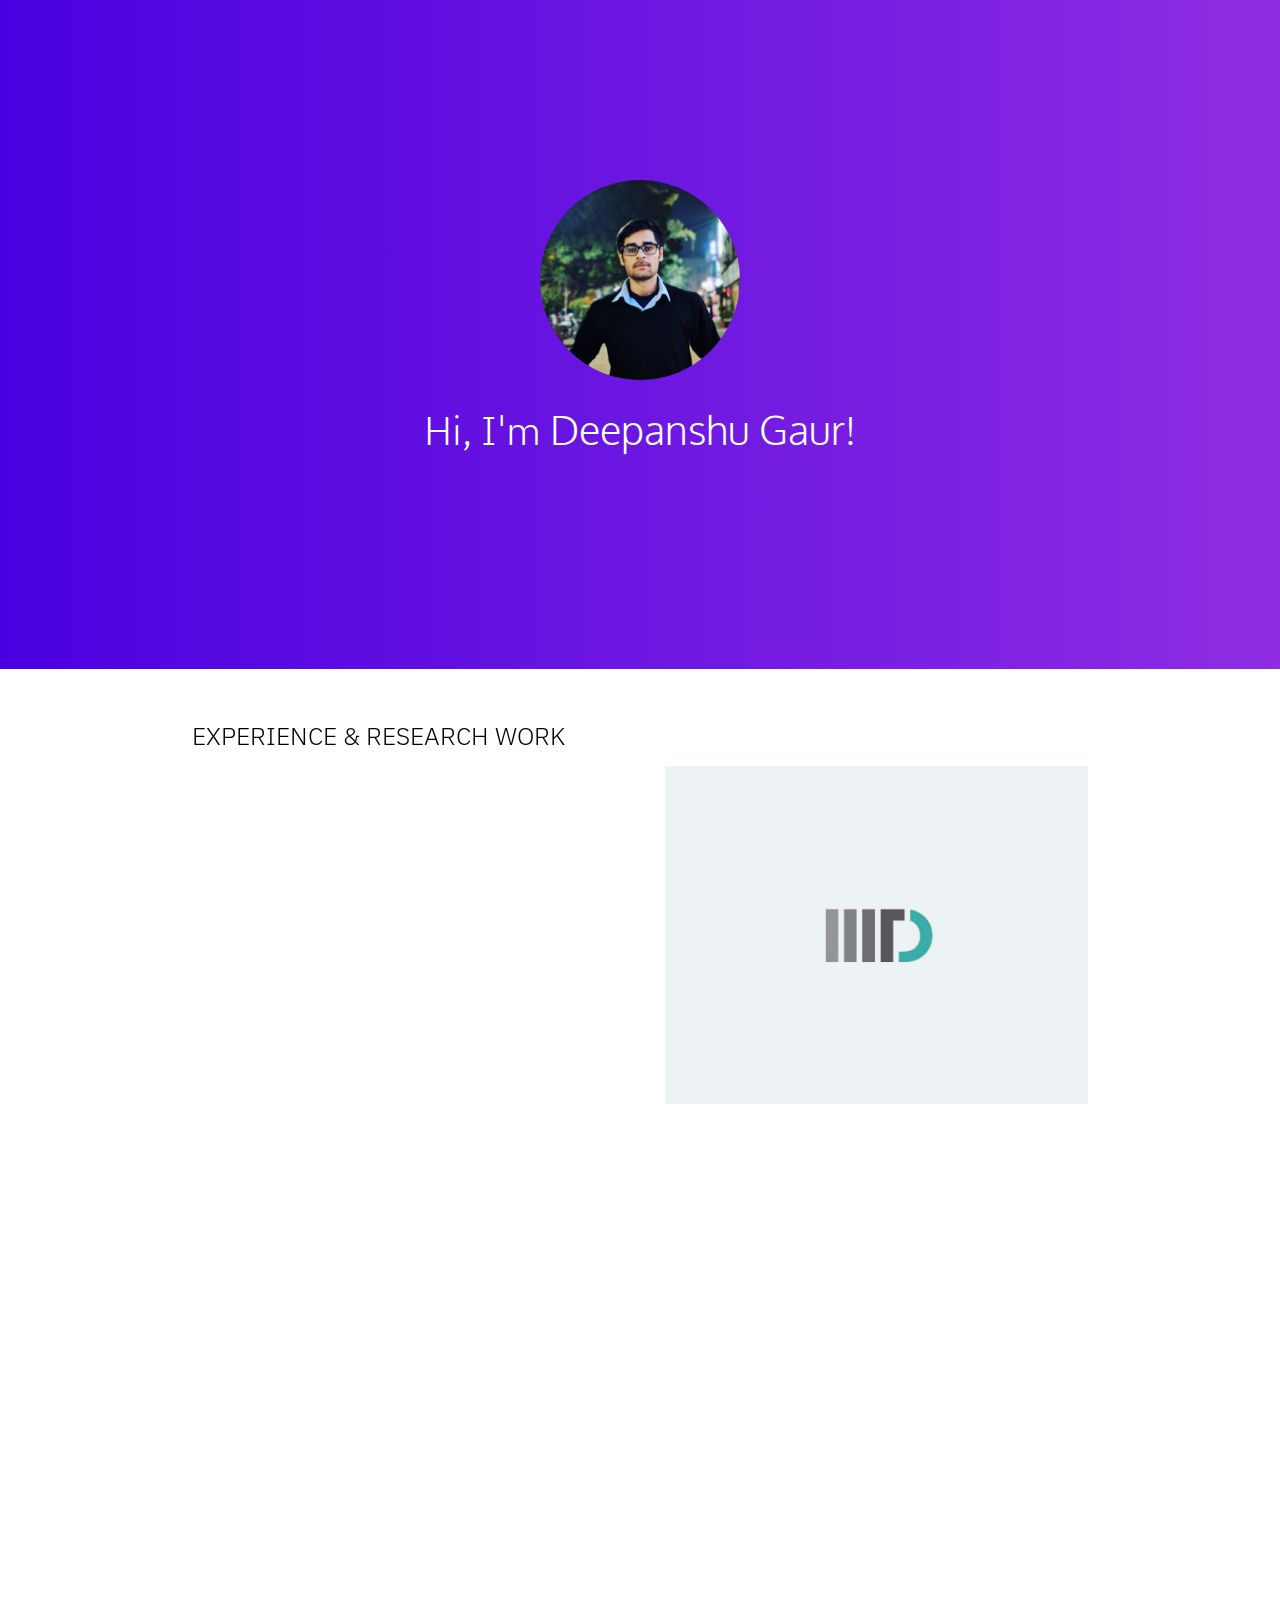
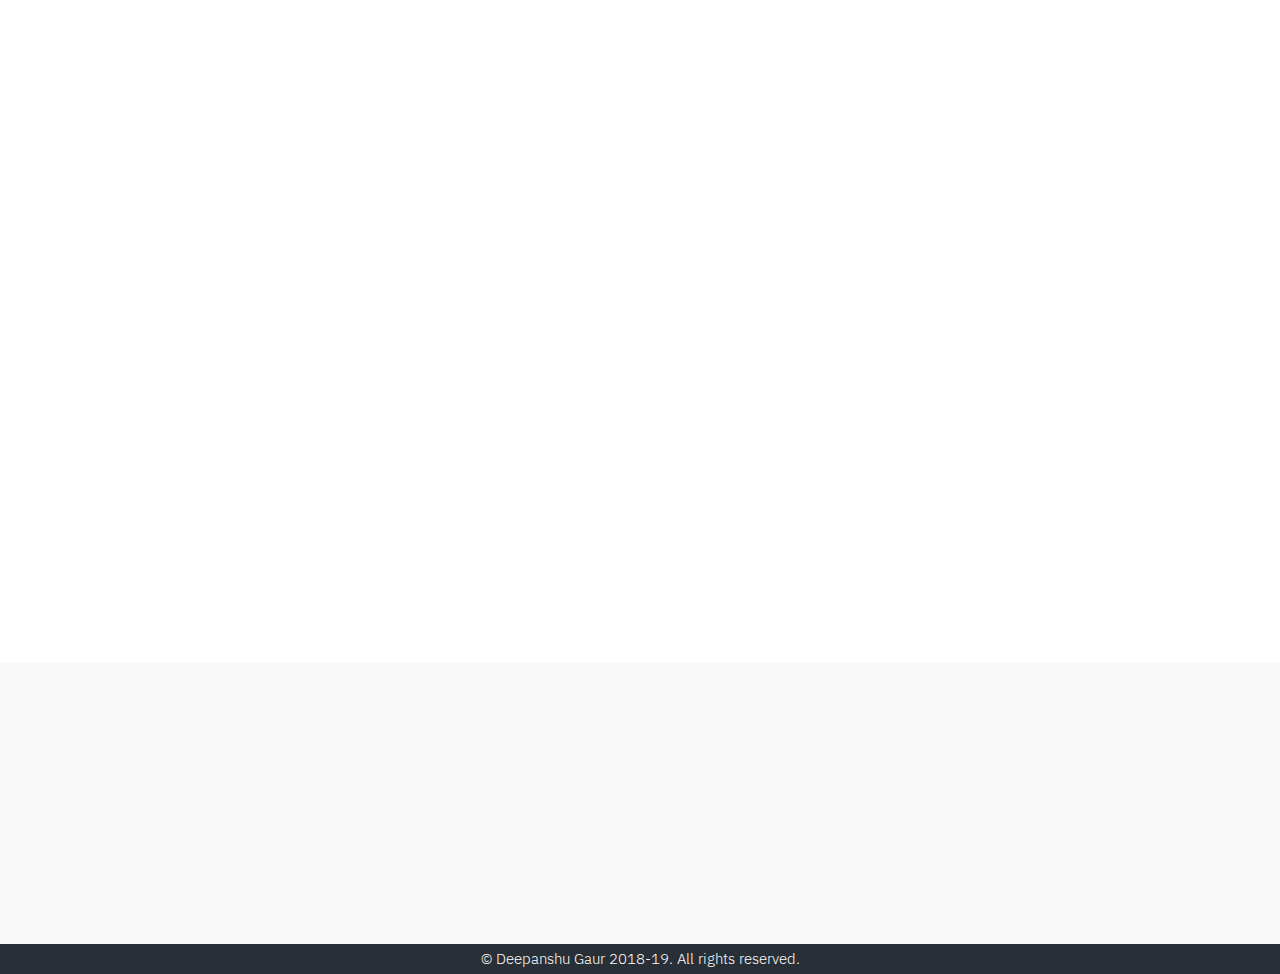
==== commit 49e0dc35: "tab color" ====
--- a/index.html
+++ b/index.html
@@ -3,8 +3,12 @@
    <head>
       <meta charset="utf-8">
       <meta name="viewport" content="width=device-width, initial-scale=1">
-      <!-- SEO tags -->
-   	<meta name="description" content="Deepanshu Gaur is a student at MAIT, New Delhi, India.He is a third-year BTech (computer science) student. Currently, a research <b>intern at IIIT Delhi</b> and an AI head at International Organization Of Software Developers(IOSD).">
+
+      <meta name="theme-color" content="#6b2bdd">
+      <meta name="msapplication-navbutton-color" content="#6b2bdd">
+      <meta name="apple-mobile-web-app-status-bar-style" content="#6b2bdd">
+
+      <meta name="description" content="Deepanshu Gaur is a student at MAIT, New Delhi, India.He is a third-year BTech (computer science) student. Currently, a research <b>intern at IIIT Delhi</b> and an AI head at International Organization Of Software Developers(IOSD).">
    	<meta name="keywords" content="deepanshu, gaur, machine learning, artificial Intelligence , MAIT , computer science , ml, student, delhi,  ,machine, learning, Artificial, Intelligence, tensorflow ,deep learning, openai, research, iiitd, ai, dl , ml ,computer, science, tensorflow">
    	<meta property="og:image" content="./imgs/favicon.png">
    	<meta property="og:title" content="Deepanshu Gaur">
@@ -75,16 +79,16 @@
                   <a href="./experience/cloudcv/">
                   <div class="img-1 xp_one" data-aos="zoom-in">
                   </div>
-                  <h3 data-aos="fade-down">Open Source Developer</h3>
-                  <p data-aos="fade-down"> Currently working with CloudCV on their Fabrik project. Using their project environment to solve some of the core issues their project is facing.</p>
+                  <h3 data-aos="fade-in">Open Source Developer</h3>
+                  <p data-aos="fade-in"> Currently working with CloudCV on their Fabrik project. Using their project environment to solve some of the core issues their project is facing.</p>
                   </a>
                </div>
                <div class="work">
                   <a href="./experience/iiitDelhi/index.html">
                   <div class="img-1 xp_two" data-aos="zoom-in">
                   </div>
-                  <h3 data-aos="fade-down">Research Intern</h3>
-                  <p data-aos="fade-down">Research at IIIT Delhi under prof. Dr Rajiv Ratn Shah on the topic “Multimodal Analysis Of Social Media”. It takes a good combination of all skills such as ML, DL and NLP.</p>
+                  <h3 data-aos="fade-in">Research Intern</h3>
+                  <p data-aos="fade-in">Research at IIIT Delhi under prof. Dr Rajiv Ratn Shah on the topic “Multimodal Analysis Of Social Media”. It takes a good combination of all skills such as ML, DL and NLP.</p>
                   </a>
                </div>
          </section>
@@ -94,36 +98,36 @@
                <a href="#">
                <div data-aos="zoom-in" class="img-1 project_one">
                </div>
-               <h3 data-aos="fade-down">VAHAN</h3>
-               <p data-aos="fade-down">Live vehicle collision detector application that detects accidents in real time and informs concerned individuals and authorities instantly.</p>
+               <h3 data-aos="fade-in">VAHAN</h3>
+               <p data-aos="fade-in">Live vehicle collision detector application that detects accidents in real time and informs concerned individuals and authorities instantly.</p>
                </a>
             </div>
             <div class="work">
                <a href="#">
                <div data-aos="zoom-in" class="img-1 project_two">
                </div>
-               <h3 data-aos="fade-down">Author Profiling</h3>
-               <p data-aos="fade-down">A research project based on the topic of author profiling whose aim is to identify author’s demographic traits based on his/her written texts.</p>
+               <h3 data-aos="fade-in">Author Profiling</h3>
+               <p data-aos="fade-in">A research project based on the topic of author profiling whose aim is to identify author’s demographic traits based on his/her written texts.</p>
                </a>
             </div>
       </section>
       <section class="blog">
          <h2 data-aos="fade-down">BLOG</h2>
             <a class="blog" href="https://medium.com/@deepanshugaur1998/scikit-learn-beginners-part-3-6fb05798acb1" >
-               <h3 data-aos="fade-down">Unsupervised Learning in Scikit-Learn <span> 25 JUN 2018</span></h3>
-               <p data-aos="fade-down">Unsupervised learning is a type of machine learning algorithm whose goal is to discover groups of similar examples within the datasets consisting of input data without labeled responses/target values.
+               <h3 data-aos="fade-in">Unsupervised Learning in Scikit-Learn <span> 25 JUN 2018</span></h3>
+               <p data-aos="fade-in">Unsupervised learning is a type of machine learning algorithm whose goal is to discover groups of similar examples within the datasets consisting of input data without labeled responses/target values.
                </p>
             </a>
             <a class="blog" href="https://medium.com/@deepanshugaur1998/scikit-learn-beginners-part-2-ca78a51803a8" >
-               <h3 data-aos="fade-down">Supervised Learning in Scikit-Learn <span> 20 JUN 2018</span></h3>
-               <p data-aos="fade-down">In machine learning it is a type of system in which both input and desired output data are provided. Input and output data are labelled for classification to provide a learning basis for future data prediction.
+               <h3 data-aos="fade-in">Supervised Learning in Scikit-Learn <span> 20 JUN 2018</span></h3>
+               <p data-aos="fade-in">In machine learning it is a type of system in which both input and desired output data are provided. Input and output data are labelled for classification to provide a learning basis for future data prediction.
                </p>
             </a>
       </section>
       </div>
             <footer>
-               <h4>Let's work Together.<br>Hit me up at : <a href="mailto:deepanshugaur1998@gmail.com">deepanshugaur1998@gmail.com</a></h4>
-               <div class="social-media">
+               <h4 data-aos="fade-down">Let's work Together.<br>Hit me up at : <a href="mailto:deepanshugaur1998@gmail.com">deepanshugaur1998@gmail.com</a></h4>
+               <div class="social-media" data-aos="fade-in">
                   <a href="https://medium.com/@deepanshugaur1998" target="_blank"><i class="fab fa-medium"></i></a>
                   <a href="https://www.linkedin.com/in/deepanshu-g-37a42899/" target="_blank"><i class="fab fa-linkedin-in"></i></a>
                   <a href="https://github.com/deepanshugaur98" target="_blank"><i class="fab fa-github"></i></a>
